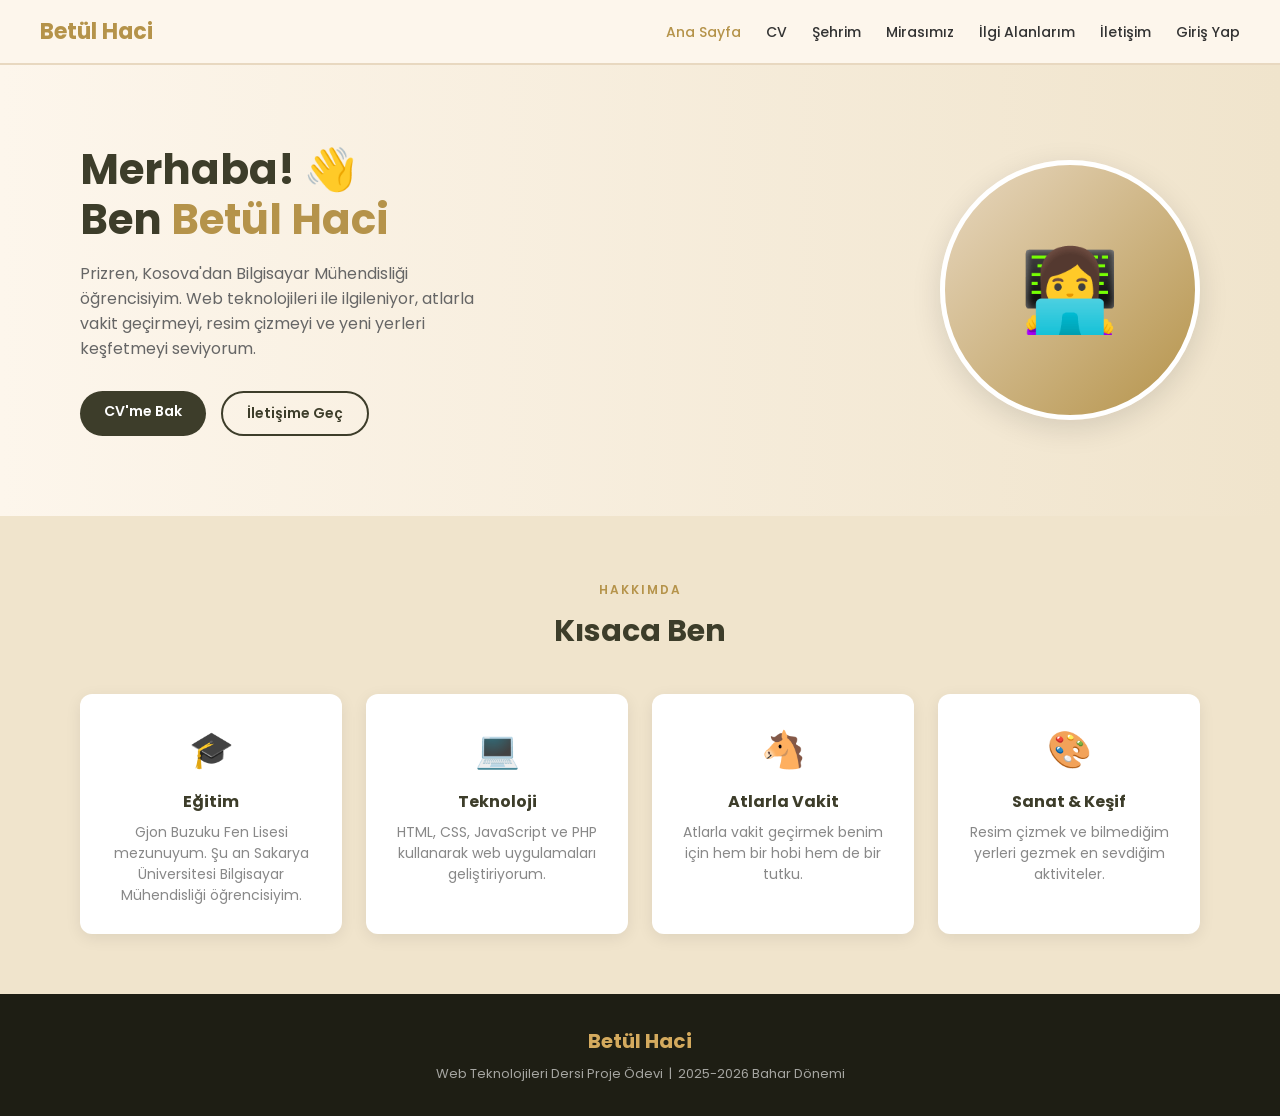
==== index.html @ 1d436285 "yükleme 2" ====
<!DOCTYPE html>
<html lang="tr">

<head>
    <meta charset="UTF-8">
    <meta name="viewport" content="width=device-width, initial-scale=1.0">
    <title>Betül Haci | Hakkımda</title>
    <meta name="description" content="Betül Haci kişisel web sitesi – hakkımda sayfası.">
    <link rel="stylesheet" href="css/style.css">
</head>

<body>

    <header>
        <div class="logo">Betül Haci</div>
        <nav>
            <ul>
                <li><a href="index.html" class="active">Ana Sayfa</a></li>
                <li><a href="cv.html">CV</a></li>
                <li><a href="sehir.html">Şehrim</a></li>
                <li><a href="miras.html">Mirasımız</a></li>
                <li><a href="ilgi.html">İlgi Alanlarım</a></li>
                <li><a href="iletisim.html">İletişim</a></li>
                <li><a href="login.html">Giriş Yap</a></li>
            </ul>
        </nav>
    </header>

    <!-- HERO -->
    <section class="hero">
        <div class="hero-text">
            <h1>Merhaba! 👋<br>Ben <span>Betül Haci</span></h1>
            <p>Prizren, Kosova'dan Bilgisayar Mühendisliği öğrencisiyim. Web teknolojileri ile ilgileniyor, atlarla
                vakit geçirmeyi, resim çizmeyi ve yeni yerleri keşfetmeyi seviyorum.</p>
            <div class="hero-btns">
                <a href="cv.html" class="btn btn-dark">CV'me Bak</a>
                <a href="iletisim.html" class="btn btn-outline">İletişime Geç</a>
            </div>
        </div>
        <div class="hero-img">👩‍💻</div>
    </section>

    <!-- HAKKIMDA -->
    <section class="section section-alt">
        <div class="section-title">
            <span>Hakkımda</span>
            <h2>Kısaca Ben</h2>
        </div>
        <div class="card-grid">
            <div class="card">
                <div class="card-icon">🎓</div>
                <h3>Eğitim</h3>
                <p>Gjon Buzuku Fen Lisesi mezunuyum. Şu an Sakarya Üniversitesi Bilgisayar Mühendisliği öğrencisiyim.
                </p>
            </div>
            <div class="card">
                <div class="card-icon">💻</div>
                <h3>Teknoloji</h3>
                <p>HTML, CSS, JavaScript ve PHP kullanarak web uygulamaları geliştiriyorum.</p>
            </div>
            <div class="card">
                <div class="card-icon">🐴</div>
                <h3>Atlarla Vakit</h3>
                <p>Atlarla vakit geçirmek benim için hem bir hobi hem de bir tutku.</p>
            </div>
            <div class="card">
                <div class="card-icon">🎨</div>
                <h3>Sanat & Keşif</h3>
                <p>Resim çizmek ve bilmediğim yerleri gezmek en sevdiğim aktiviteler.</p>
            </div>
        </div>
    </section>

    <footer>
        <div class="footer-logo">Betül Haci</div>
        <p>Web Teknolojileri Dersi Proje Ödevi &nbsp;|&nbsp; 2025-2026 Bahar Dönemi</p>
    </footer>

    <script src="js/script.js"></script>
</body>

</html>
---- css/style.css ----
/* ==========================================================================
   GENEL AYARLAR (Tüm Sayfalar İçin Ortak)
   ========================================================================== */
@import url('https://fonts.googleapis.com/css2?family=Poppins:wght@300;400;500;600;700&family=Playfair+Display:ital,wght@0,600;1,500&family=Dancing+Script:wght@600&display=swap');

* {
  margin: 0;
  padding: 0;
  box-sizing: border-box;
}

body {
  font-family: 'Poppins', sans-serif;
  background-color: #fdf6ec;
  color: #333;
}

/* ===== NAVBAR (Tüm Sayfalar) ===== */
header {
  background-color: #fdf6ec;
  border-bottom: 2px solid #e8d8c0;
  padding: 15px 40px;
  display: flex;
  justify-content: space-between;
  align-items: center;
  position: sticky;
  top: 0;
  z-index: 100;
}

.logo {
  font-size: 22px;
  font-weight: 700;
  color: #b5934a;
}

nav ul {
  display: flex;
  list-style: none;
  gap: 25px;
}

nav ul a {
  text-decoration: none;
  color: #333;
  font-weight: 500;
  font-size: 14px;
  transition: color 0.3s;
}

nav ul a:hover,
nav ul a.active {
  color: #b5934a;
}

/* ===== BUTONLAR (Genel Kullanım) ===== */
.btn {
  display: inline-block;
  padding: 10px 24px;
  border-radius: 30px;
  font-size: 14px;
  font-weight: 600;
  text-decoration: none;
  cursor: pointer;
  border: none;
  transition: all 0.3s;
}

.btn-dark {
  background-color: #3d3d2a;
  color: white;
}

.btn-dark:hover {
  background-color: #b5934a;
}

.btn-outline {
  background-color: transparent;
  border: 2px solid #3d3d2a;
  color: #3d3d2a;
}

.btn-outline:hover {
  background-color: #3d3d2a;
  color: white;
}

/* ==========================================================================
   ANA SAYFA (index.html)
   ========================================================================== */
.hero {
  display: flex;
  align-items: center;
  justify-content: space-between;
  padding: 80px 80px;
  gap: 40px;
  background: linear-gradient(to right, #fdf6ec, #f0e4cc);
}

.hero-text h1 {
  font-size: 42px;
  color: #3d3d2a;
  line-height: 1.2;
  margin-bottom: 15px;
}

.hero-text h1 span {
  color: #b5934a;
}

.hero-text p {
  font-size: 16px;
  color: #666;
  margin-bottom: 30px;
  max-width: 420px;
}

.hero-btns {
  display: flex;
  gap: 15px;
}

.hero-img {
  width: 260px;
  height: 260px;
  border-radius: 50%;
  object-fit: cover;
  border: 5px solid #fff;
  box-shadow: 0 8px 30px rgba(0, 0, 0, 0.12);
  background: linear-gradient(135deg, #e8d8c0, #b5934a);
  display: flex;
  align-items: center;
  justify-content: center;
  font-size: 80px;
  flex-shrink: 0;
}

/* ===== BÖLÜM BAŞLIKLARI VE KARTLAR (Genel ve Ana Sayfa) ===== */
.section {
  padding: 60px 80px;
}

.section-alt {
  background-color: #f0e4cc;
}

.section-title {
  text-align: center;
  margin-bottom: 40px;
}

.section-title span {
  font-size: 12px;
  letter-spacing: 2px;
  color: #b5934a;
  text-transform: uppercase;
  font-weight: 600;
}

.section-title h2 {
  font-size: 30px;
  color: #3d3d2a;
  margin-top: 8px;
}

.card-grid {
  display: grid;
  grid-template-columns: repeat(auto-fit, minmax(200px, 1fr));
  gap: 24px;
}

.card {
  background: white;
  border-radius: 12px;
  padding: 28px 20px;
  text-align: center;
  box-shadow: 0 4px 16px rgba(0, 0, 0, 0.08);
  transition: transform 0.3s;
}

.card:hover {
  transform: translateY(-6px);
}

.card-icon {
  font-size: 36px;
  margin-bottom: 12px;
}

.card h3 {
  font-size: 16px;
  color: #3d3d2a;
  margin-bottom: 8px;
}

.card p {
  font-size: 14px;
  color: #888;
}



/* ==========================================================================
   FOOTER (Tüm Sayfalar)
   ========================================================================== */
footer {
  background: #1e1e14;
  color: rgba(255, 255, 255, 0.6);
  text-align: center;
  padding: 32px 20px;
  font-size: 13px;
}

footer .footer-logo {
  font-size: 20px;
  color: #d4aa5e;
  font-weight: 700;
  margin-bottom: 8px;
}
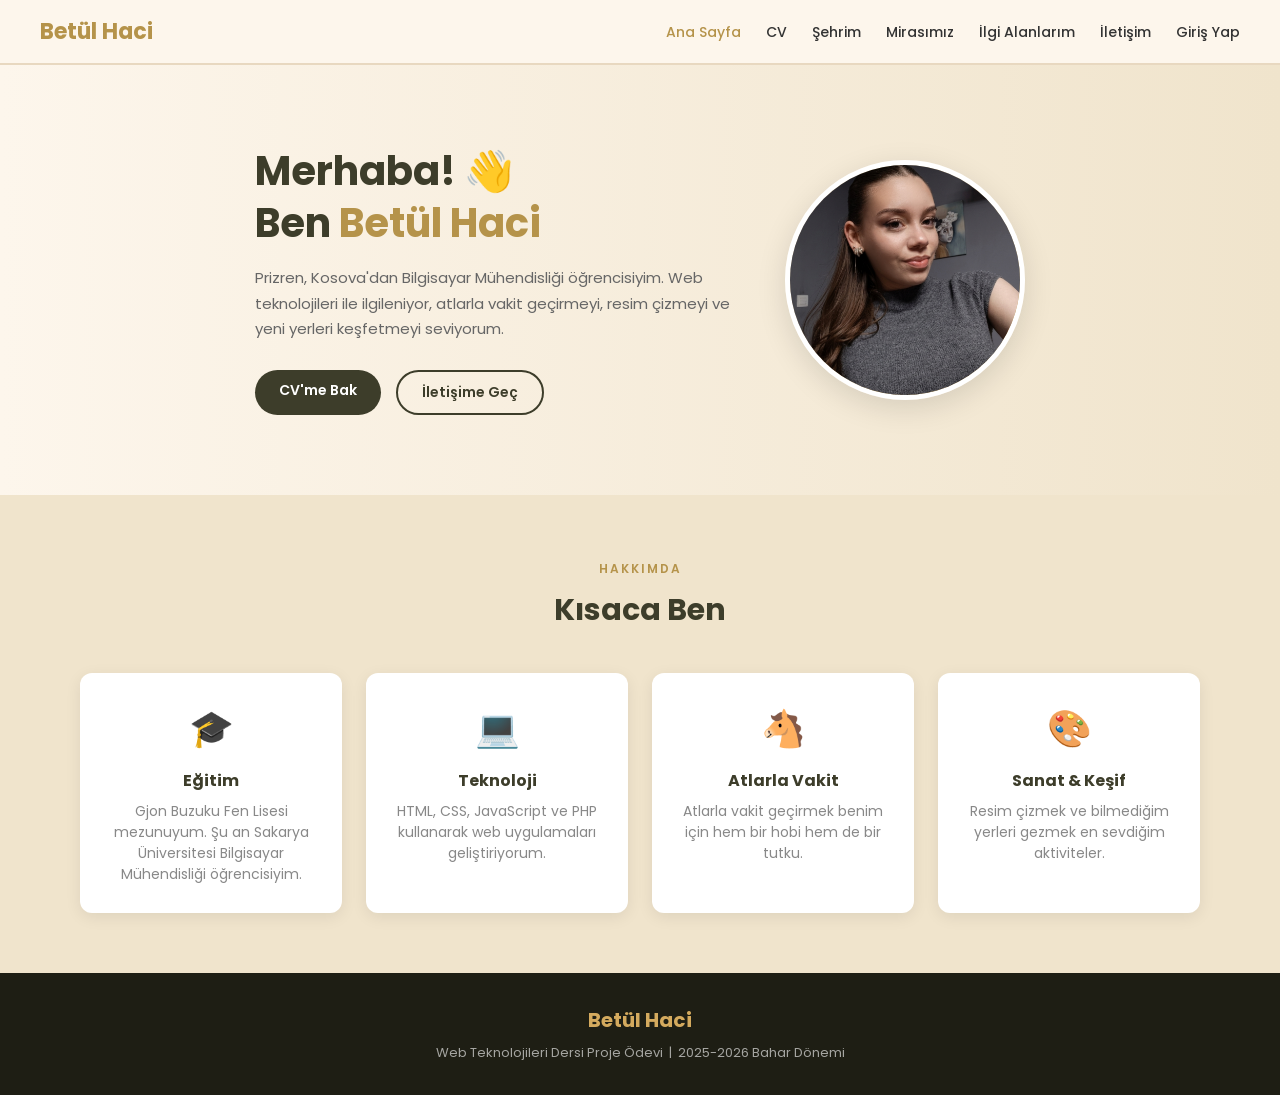
==== commit ec40330f: "yükleme 9" ====
--- a/index.html
+++ b/index.html
@@ -37,7 +37,7 @@
                 <a href="iletisim.html" class="btn btn-outline">İletişime Geç</a>
             </div>
         </div>
-        <div class="hero-img">👩‍💻</div>
+        <div class="hero-img"><img src="images/image1.jpeg" alt="Betül Haci"></div>
     </section>
 
     <!-- HAKKIMDA -->
--- a/css/style.css
+++ b/css/style.css
@@ -92,17 +92,21 @@
 .hero {
   display: flex;
   align-items: center;
-  justify-content: space-between;
-  padding: 80px 80px;
-  gap: 40px;
+  justify-content: center;
+  padding: 80px 60px;
+  gap: 50px;
   background: linear-gradient(to right, #fdf6ec, #f0e4cc);
 }
 
+.hero-text {
+  max-width: 480px;
+}
+
 .hero-text h1 {
-  font-size: 42px;
-  color: #3d3d2a;
-  line-height: 1.2;
-  margin-bottom: 15px;
+  font-size: 40px;
+  color: #3d3d2a;
+  line-height: 1.3;
+  margin-bottom: 16px;
 }
 
 .hero-text h1 span {
@@ -110,10 +114,10 @@
 }
 
 .hero-text p {
-  font-size: 16px;
+  font-size: 15px;
   color: #666;
-  margin-bottom: 30px;
-  max-width: 420px;
+  margin-bottom: 28px;
+  line-height: 1.7;
 }
 
 .hero-btns {
@@ -122,18 +126,23 @@
 }
 
 .hero-img {
-  width: 260px;
-  height: 260px;
+  width: 240px;
+  height: 240px;
   border-radius: 50%;
-  object-fit: cover;
+  overflow: hidden;
   border: 5px solid #fff;
   box-shadow: 0 8px 30px rgba(0, 0, 0, 0.12);
   background: linear-gradient(135deg, #e8d8c0, #b5934a);
   display: flex;
   align-items: center;
   justify-content: center;
-  font-size: 80px;
   flex-shrink: 0;
+}
+
+.hero-img img {
+  width: 100%;
+  height: 100%;
+  object-fit: cover;
 }
 
 /* ===== BÖLÜM BAŞLIKLARI VE KARTLAR (Genel ve Ana Sayfa) ===== */
@@ -200,6 +209,502 @@
 }
 
 
+/* ==========================================================================
+   CV SAYFASI (cv.html)
+   ========================================================================== */
+.cv-layout {
+  display: grid;
+  grid-template-columns: 280px 1fr;
+  gap: 36px;
+}
+
+.cv-sidebar {
+  background: #3d3d2a;
+  color: white;
+  border-radius: 12px;
+  padding: 32px 24px;
+  text-align: center;
+}
+
+.cv-avatar {
+  width: 110px;
+  height: 110px;
+  border-radius: 50%;
+  background: #b5934a;
+  font-size: 50px;
+  display: flex;
+  align-items: center;
+  justify-content: center;
+  margin: 0 auto 16px;
+}
+
+.cv-sidebar h2 {
+  color: #d4aa5e;
+  font-size: 20px;
+}
+
+.cv-sidebar p {
+  font-size: 13px;
+  opacity: 0.8;
+  margin-top: 4px;
+}
+
+.cv-contact {
+  margin-top: 24px;
+  text-align: left;
+}
+
+.cv-contact-item {
+  display: flex;
+  align-items: center;
+  gap: 10px;
+  font-size: 13px;
+  margin-bottom: 10px;
+}
+
+.cv-section {
+  margin-bottom: 32px;
+}
+
+.cv-section h3 {
+  font-size: 13px;
+  letter-spacing: 2px;
+  text-transform: uppercase;
+  color: #b5934a;
+  border-bottom: 2px solid #e8d8c0;
+  padding-bottom: 8px;
+  margin-bottom: 18px;
+}
+
+.cv-item {
+  margin-bottom: 18px;
+}
+
+.cv-item .date {
+  font-size: 12px;
+  color: #b5934a;
+  font-weight: 600;
+}
+
+.cv-item h4 {
+  font-size: 15px;
+  color: #3d3d2a;
+  margin: 3px 0;
+}
+
+.cv-item p {
+  font-size: 13px;
+  color: #888;
+}
+
+
+/* ==========================================================================
+   ŞEHİR VE MİRAS SAYFALARI (sehir.html , miras.html)
+   ========================================================================== */
+.page-banner {
+  background: linear-gradient(rgba(30, 30, 20, 0.6), rgba(30, 30, 20, 0.6)),
+    url('https://upload.wikimedia.org/wikipedia/commons/8/8e/Samsun_panorama.jpg') center/cover;
+  min-height: 40vh;
+  display: flex;
+  align-items: center;
+  justify-content: center;
+  text-align: center;
+  color: white;
+  padding: 40px 20px;
+}
+
+.page-banner h1 {
+  font-size: 42px;
+  margin-bottom: 10px;
+}
+
+.page-banner p {
+  font-size: 16px;
+  opacity: 0.9;
+}
+
+
+/* ==========================================================================
+   İLGİ ALANLARIM SAYFASI (ilgi.html)
+   ========================================================================== */
+.header-section {
+  text-align: center;
+  padding: 60px 20px 20px;
+  background: linear-gradient(135deg, #fdf6ec, #f0e4cc);
+}
+
+.main-title {
+  font-family: 'Playfair Display', serif;
+  font-size: 48px;
+  color: #3d3d2a;
+  margin-bottom: 10px;
+}
+
+.api-note {
+  font-size: 14px;
+  color: #b5934a;
+  font-weight: 500;
+  margin-bottom: 30px;
+}
+
+.section-divider {
+  display: flex;
+  align-items: center;
+  justify-content: center;
+  gap: 20px;
+  font-family: 'Dancing Script', cursive;
+  font-size: 24px;
+  color: #3d3d2a;
+  margin: 40px 0;
+}
+
+.section-divider::before,
+.section-divider::after {
+  content: "";
+  height: 1px;
+  width: 100px;
+  background: #e8d8c0;
+}
+
+.books-container {
+  padding: 40px 80px 80px;
+  background-color: #fdf6ec;
+}
+
+.books-grid {
+  display: grid;
+  grid-template-columns: repeat(auto-fill, minmax(280px, 1fr));
+  gap: 35px;
+  max-width: 1200px;
+  margin: 0 auto;
+}
+
+.book-card {
+  background: #fff;
+  border-radius: 20px;
+  padding: 25px;
+  text-align: center;
+  box-shadow: 0 10px 30px rgba(61, 61, 42, 0.08);
+  transition: all 0.4s cubic-bezier(0.175, 0.885, 0.32, 1.275);
+  position: relative;
+  border: 1px solid rgba(232, 216, 192, 0.5);
+  overflow: hidden;
+}
+
+.book-card:hover {
+  transform: translateY(-10px);
+  box-shadow: 0 20px 40px rgba(181, 147, 74, 0.15);
+  border-color: #b5934a;
+}
+
+.close-btn {
+  position: absolute;
+  top: 15px;
+  right: 15px;
+  background: #fdf6ec;
+  border: none;
+  width: 30px;
+  height: 30px;
+  border-radius: 50%;
+  color: #3d3d2a;
+  cursor: pointer;
+  display: flex;
+  align-items: center;
+  justify-content: center;
+  font-size: 12px;
+  transition: all 0.3s;
+  z-index: 10;
+  opacity: 0;
+}
+
+.book-card:hover .close-btn {
+  opacity: 1;
+}
+
+.close-btn:hover {
+  background: #3d3d2a;
+  color: #fff;
+}
+
+.book-poster {
+  width: 100%;
+  height: 320px;
+  border-radius: 12px;
+  overflow: hidden;
+  margin-bottom: 20px;
+  box-shadow: 0 8px 20px rgba(0, 0, 0, 0.15);
+}
+
+.book-poster img {
+  width: 100%;
+  height: 100%;
+  object-fit: cover;
+  transition: transform 0.5s;
+}
+
+.book-card:hover .book-poster img {
+  transform: scale(1.08);
+}
+
+.book-title {
+  font-family: 'Playfair Display', serif;
+  font-size: 18px;
+  font-weight: 600;
+  color: #3d3d2a;
+  margin-bottom: 8px;
+  height: 50px;
+  display: -webkit-box;
+  -webkit-line-clamp: 2;
+  -webkit-box-orient: vertical;
+  overflow: hidden;
+}
+
+.book-meta {
+  font-size: 13px;
+  color: #888;
+  margin-bottom: 12px;
+  display: flex;
+  justify-content: center;
+  gap: 10px;
+  align-items: center;
+}
+
+.book-meta span {
+  color: #b5934a;
+  font-weight: 600;
+}
+
+.btn-incele {
+  display: block;
+  width: 100%;
+  padding: 12px;
+  background: #3d3d2a;
+  color: #fff;
+  text-decoration: none;
+  border-radius: 10px;
+  font-weight: 600;
+  font-size: 14px;
+  transition: all 0.3s;
+  border: 2px solid #3d3d2a;
+}
+
+.btn-incele:hover {
+  background: transparent;
+  color: #3d3d2a;
+}
+
+.book-author {
+  font-size: 12px;
+  color: #999;
+  margin-bottom: 15px;
+}
+
+/* ===== Yükleyici (Loader) Stilleri ===== */
+.loader {
+  grid-column: 1 / -1;
+  text-align: center;
+  padding: 60px;
+}
+
+.loader-text {
+  margin-top: 15px;
+  color: #888;
+  font-size: 14px;
+}
+
+.error-msg-books {
+  text-align: center;
+  grid-column: 1 / -1;
+  color: #c0392b;
+  padding: 40px;
+}
+
+.spinner {
+  width: 50px;
+  height: 50px;
+  border: 4px solid #e8d8c0;
+  border-top: 4px solid #b5934a;
+  border-radius: 50%;
+  margin: 0 auto;
+  animation: spin 1s linear infinite;
+}
+
+@keyframes spin {
+  0% { transform: rotate(0deg); }
+  100% { transform: rotate(360deg); }
+}
+
+/* ==========================================================================
+   İLETİŞİM SAYFASI (iletisim.html)
+   ========================================================================== */
+.contact-layout {
+  display: grid;
+  grid-template-columns: 1fr 1.4fr;
+  gap: 48px;
+  align-items: start;
+}
+
+.contact-info-item {
+  display: flex;
+  gap: 14px;
+  align-items: flex-start;
+  margin-bottom: 24px;
+}
+
+.ci-icon {
+  width: 44px;
+  height: 44px;
+  background: #3d3d2a;
+  color: #d4aa5e;
+  border-radius: 10px;
+  display: flex;
+  align-items: center;
+  justify-content: center;
+  font-size: 20px;
+  flex-shrink: 0;
+}
+
+.ci-icon+div h4 {
+  font-size: 14px;
+  color: #3d3d2a;
+  margin-bottom: 3px;
+}
+
+.ci-icon+div p {
+  font-size: 13px;
+  color: #888;
+}
+
+.form-box {
+  background: white;
+  border-radius: 12px;
+  padding: 36px 32px;
+  box-shadow: 0 4px 20px rgba(0, 0, 0, 0.08);
+}
+
+.form-box h3 {
+  font-size: 22px;
+  color: #3d3d2a;
+  margin-bottom: 24px;
+}
+
+.form-group {
+  margin-bottom: 18px;
+}
+
+.form-group label {
+  display: block;
+  font-size: 13px;
+  font-weight: 600;
+  color: #3d3d2a;
+  margin-bottom: 6px;
+}
+
+.form-group input,
+.form-group textarea,
+.form-group select {
+  width: 100%;
+  padding: 11px 14px;
+  border: 2px solid #e8d8c0;
+  border-radius: 10px;
+  font-family: 'Poppins', sans-serif;
+  font-size: 14px;
+  color: #333;
+  background: #fdf6ec;
+  outline: none;
+  transition: border-color 0.3s;
+}
+
+.form-group input:focus,
+.form-group textarea:focus,
+.form-group select:focus {
+  border-color: #b5934a;
+}
+
+.form-group textarea {
+  min-height: 110px;
+  resize: vertical;
+}
+
+.error-msg {
+  color: #c0392b;
+  font-size: 12px;
+  margin-top: 4px;
+  display: none;
+}
+
+.error-msg.show {
+  display: block;
+}
+
+.success-box {
+  background: #d4edda;
+  color: #155724;
+  border-radius: 10px;
+  padding: 14px;
+  font-size: 14px;
+  margin-top: 14px;
+  display: none;
+}
+
+.success-box.show {
+  display: block;
+}
+
+/* ==========================================================================
+   GİRİŞ YAP SAYFASI (login.html)
+   ========================================================================== */
+.login-page {
+  min-height: 100vh;
+  background: linear-gradient(135deg, #3d3d2a, #1e1e14);
+  display: flex;
+  align-items: center;
+  justify-content: center;
+}
+
+.login-box {
+  background: white;
+  border-radius: 16px;
+  padding: 48px 40px;
+  width: 100%;
+  max-width: 420px;
+  box-shadow: 0 20px 60px rgba(0, 0, 0, 0.3);
+  text-align: center;
+}
+
+.login-box .logo {
+  font-size: 26px;
+  margin-bottom: 6px;
+}
+
+.login-box .subtitle {
+  font-size: 14px;
+  color: #888;
+  margin-bottom: 32px;
+}
+
+.alert-box {
+  border-radius: 10px;
+  padding: 12px;
+  font-size: 13px;
+  margin-top: 14px;
+  display: none;
+}
+
+.alert-box.show {
+  display: block;
+}
+
+.alert-error {
+  background: #fde8e8;
+  color: #c0392b;
+}
+
+.alert-success {
+  background: #d4edda;
+  color: #155724;
+}
+
 
 /* ==========================================================================
    FOOTER (Tüm Sayfalar)
@@ -218,3 +723,63 @@
   font-weight: 700;
   margin-bottom: 8px;
 }
+/* ==========================================================================
+   MOBİL UYUM (Responsive Tasarım)
+   ========================================================================== */
+@media (max-width: 768px) {
+  header {
+    padding: 15px 20px;
+  }
+
+  nav ul {
+    gap: 14px;
+  }
+
+  nav ul a {
+    font-size: 13px;
+  }
+
+  .hero {
+    flex-direction: column;
+    padding: 50px 20px;
+    text-align: center;
+  }
+
+  .hero-text p {
+    margin: 0 auto 24px;
+  }
+
+  .hero-btns {
+    justify-content: center;
+  }
+
+  .hero-img {
+    width: 200px;
+    height: 200px;
+    font-size: 60px;
+  }
+
+  .section {
+    padding: 50px 20px;
+  }
+
+  .cv-layout {
+    grid-template-columns: 1fr;
+  }
+
+  .contact-layout {
+    grid-template-columns: 1fr;
+  }
+
+  .books-container {
+    padding: 30px 20px;
+  }
+
+  .books-grid {
+    gap: 20px;
+  }
+
+  .main-title {
+    font-size: 32px;
+  }
+}
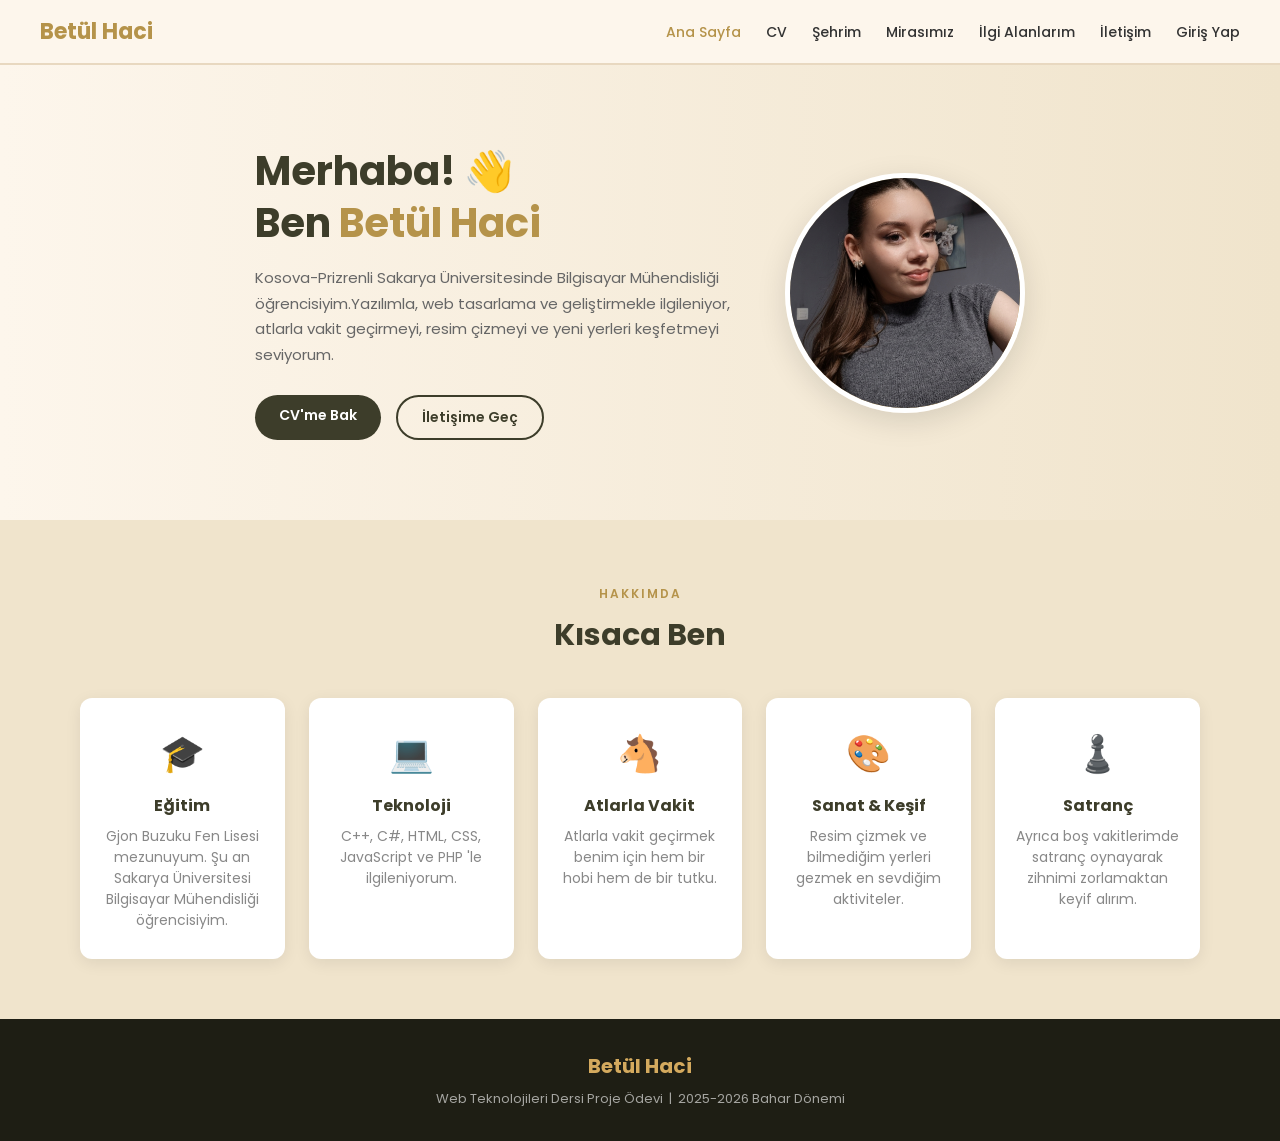
==== commit 1e93bad5: "yükleme 13" ====
--- a/index.html
+++ b/index.html
@@ -13,7 +13,12 @@
 
     <header>
         <div class="logo">Betül Haci</div>
-        <nav>
+     <button class="hamburger" id="hamburgerBtn" aria-label="Menüyü aç">
+            <span></span>
+            <span></span>
+            <span></span>
+        </button>
+        <nav id="mainNav">
             <ul>
                 <li><a href="index.html" class="active">Ana Sayfa</a></li>
                 <li><a href="cv.html">CV</a></li>
@@ -30,8 +35,8 @@
     <section class="hero">
         <div class="hero-text">
             <h1>Merhaba! 👋<br>Ben <span>Betül Haci</span></h1>
-            <p>Prizren, Kosova'dan Bilgisayar Mühendisliği öğrencisiyim. Web teknolojileri ile ilgileniyor, atlarla
-                vakit geçirmeyi, resim çizmeyi ve yeni yerleri keşfetmeyi seviyorum.</p>
+            <p>Kosova-Prizrenli Sakarya Üniversitesinde Bilgisayar Mühendisliği öğrencisiyim.Yazılımla, web tasarlama ve geliştirmekle 
+                ilgileniyor, atlarla vakit geçirmeyi, resim çizmeyi ve yeni yerleri keşfetmeyi seviyorum.</p>
             <div class="hero-btns">
                 <a href="cv.html" class="btn btn-dark">CV'me Bak</a>
                 <a href="iletisim.html" class="btn btn-outline">İletişime Geç</a>
@@ -56,7 +61,7 @@
             <div class="card">
                 <div class="card-icon">💻</div>
                 <h3>Teknoloji</h3>
-                <p>HTML, CSS, JavaScript ve PHP kullanarak web uygulamaları geliştiriyorum.</p>
+                <p>C++, C#, HTML, CSS, JavaScript ve PHP 'le ilgileniyorum.</p>
             </div>
             <div class="card">
                 <div class="card-icon">🐴</div>
@@ -67,6 +72,11 @@
                 <div class="card-icon">🎨</div>
                 <h3>Sanat & Keşif</h3>
                 <p>Resim çizmek ve bilmediğim yerleri gezmek en sevdiğim aktiviteler.</p>
+            </div>
+            <div class="card">
+                <div class="card-icon">♟️</div>
+                <h3>Satranç</h3>
+                <p>Ayrıca boş vakitlerimde satranç oynayarak zihnimi zorlamaktan keyif alırım.</p>
             </div>
         </div>
     </section>
--- a/css/style.css
+++ b/css/style.css
@@ -231,11 +231,18 @@
   height: 110px;
   border-radius: 50%;
   background: #b5934a;
-  font-size: 50px;
   display: flex;
   align-items: center;
   justify-content: center;
   margin: 0 auto 16px;
+  overflow: hidden;
+  border: 3px solid #b5934a;
+}
+
+.cv-avatar img {
+  width: 100%;
+  height: 100%;
+  object-fit: cover;
 }
 
 .cv-sidebar h2 {
@@ -705,7 +712,6 @@
   color: #155724;
 }
 
-
 /* ==========================================================================
    FOOTER (Tüm Sayfalar)
    ========================================================================== */
@@ -723,20 +729,106 @@
   font-weight: 700;
   margin-bottom: 8px;
 }
+
+/* ===== HAMBURGER MENÜ BUTONU ===== */
+.hamburger {
+  display: none;
+  flex-direction: column;
+  justify-content: center;
+  align-items: center;
+  gap: 5px;
+  width: 40px;
+  height: 40px;
+  background: none;
+  border: 2px solid #e8d8c0;
+  border-radius: 8px;
+  cursor: pointer;
+  padding: 0;
+  transition: all 0.3s;
+  z-index: 200;
+}
+
+.hamburger:hover {
+  border-color: #b5934a;
+  background: rgba(181, 147, 74, 0.08);
+}
+
+.hamburger span {
+  display: block;
+  width: 20px;
+  height: 2px;
+  background: #3d3d2a;
+  border-radius: 2px;
+  transition: all 0.3s ease;
+}
+
+/* Hamburger animasyonu - açıkken X olur */
+.hamburger.active span:nth-child(1) {
+  transform: rotate(45deg) translate(5px, 5px);
+}
+
+.hamburger.active span:nth-child(2) {
+  opacity: 0;
+}
+
+.hamburger.active span:nth-child(3) {
+  transform: rotate(-45deg) translate(5px, -5px);
+}
+
 /* ==========================================================================
    MOBİL UYUM (Responsive Tasarım)
    ========================================================================== */
 @media (max-width: 768px) {
   header {
     padding: 15px 20px;
+    flex-wrap: wrap;
+  }
+
+  .hamburger {
+    display: flex;
+  }
+
+  nav {
+    width: 100%;
+    max-height: 0;
+    overflow: hidden;
+    transition: max-height 0.4s ease, opacity 0.3s ease;
+    opacity: 0;
+    order: 3;
+  }
+
+  nav.open {
+    max-height: 500px;
+    opacity: 1;
   }
 
   nav ul {
-    gap: 14px;
+    flex-direction: column;
+    gap: 0;
+    padding: 12px 0 4px;
+  }
+
+  nav ul li {
+    border-bottom: 1px solid #f0e4cc;
+  }
+
+  nav ul li:last-child {
+    border-bottom: none;
   }
 
   nav ul a {
-    font-size: 13px;
+    font-size: 15px;
+    display: block;
+    padding: 12px 8px;
+    border-radius: 8px;
+    transition: all 0.25s;
+  }
+
+  nav ul a:hover,
+  nav ul a.active {
+    background: rgba(181, 147, 74, 0.1);
+    color: #b5934a;
+    padding-left: 16px;
   }
 
   .hero {
@@ -782,4 +874,156 @@
   .main-title {
     font-size: 32px;
   }
+
+  .page-banner h1 {
+    font-size: 28px;
+  }
+
+  .page-banner p {
+    font-size: 14px;
+  }
+}
+
+
+/* ===== SLIDER ANA ALAN ===== */
+.slider {
+    position: relative;
+    width: 900px;
+    height: 500px;
+    margin: 30px auto; /* Ortalar */
+    overflow: hidden;
+    border-radius: 15px;
+    background-color: #e8d8c0;
+}
+
+/* İç kapsayıcı */
+.slides {
+    position: relative;
+    width: 100%;
+    height: 100%;
+}
+
+/* Her slide */
+.slide {
+    display: none;
+    position: absolute;
+    width: 100%;
+    height: 100%;
+}
+
+/* Aktif slide */
+.slide.active {
+    display: block;
+}
+
+/* Resimler */
+.slide img {
+    width: 100%;
+    height: 100%;
+    object-fit: cover;
+}
+
+/* Yazı */
+.caption {
+    position: absolute;
+    bottom: 40px;
+    left: 40px;
+    color: white;
+    font-size: 1.8rem;
+    background: rgba(0, 0, 0, 0.5);
+    padding: 10px 20px;
+    border-radius: 10px;
+}
+
+/* ===== SAĞ / SOL BUTON ===== */
+.prev,
+.next {
+    position: absolute;
+    top: 50%;
+    transform: translateY(-50%);
+    background: rgba(0, 0, 0, 0.5);
+    color: white;
+    border: none;
+    padding: 12px 16px;
+    cursor: pointer;
+    font-size: 24px;
+    border-radius: 50%;
+    z-index: 10;
+}
+
+.prev {
+    left: 15px;
+}
+
+.next {
+    right: 15px;
+}
+
+.prev:hover,
+.next:hover {
+    background: rgba(0, 0, 0, 0.8);
+}
+
+/* ===== NOKTALAR ===== */
+.dots {
+    position: absolute;
+    bottom: 15px;
+    width: 100%;
+    text-align: center;
+}
+
+.dot {
+    display: inline-block;
+    width: 14px;
+    height: 14px;
+    margin: 0 5px;
+    background: white;
+    border-radius: 50%;
+    cursor: pointer;
+    opacity: 0.5;
+}
+
+.dot.active {
+    opacity: 1;
+    background: #2c332dbd;
+}
+
+/* ===== TABLET ===== */
+@media (max-width: 992px) {
+    .slider {
+        width: 90%;
+        height: 400px;
+    }
+
+    .caption {
+        font-size: 1.4rem;
+        left: 25px;
+        bottom: 30px;
+    }
+}
+
+/* ===== TELEFON ===== */
+@media (max-width: 768px) {
+    .slider {
+        width: 95%;
+        height: 250px;
+    }
+
+    .caption {
+        font-size: 1rem;
+        left: 15px;
+        bottom: 20px;
+        padding: 8px 12px;
+    }
+
+    .prev,
+    .next {
+        font-size: 18px;
+        padding: 8px 12px;
+    }
+
+    .dot {
+        width: 10px;
+        height: 10px;
+    }
 }
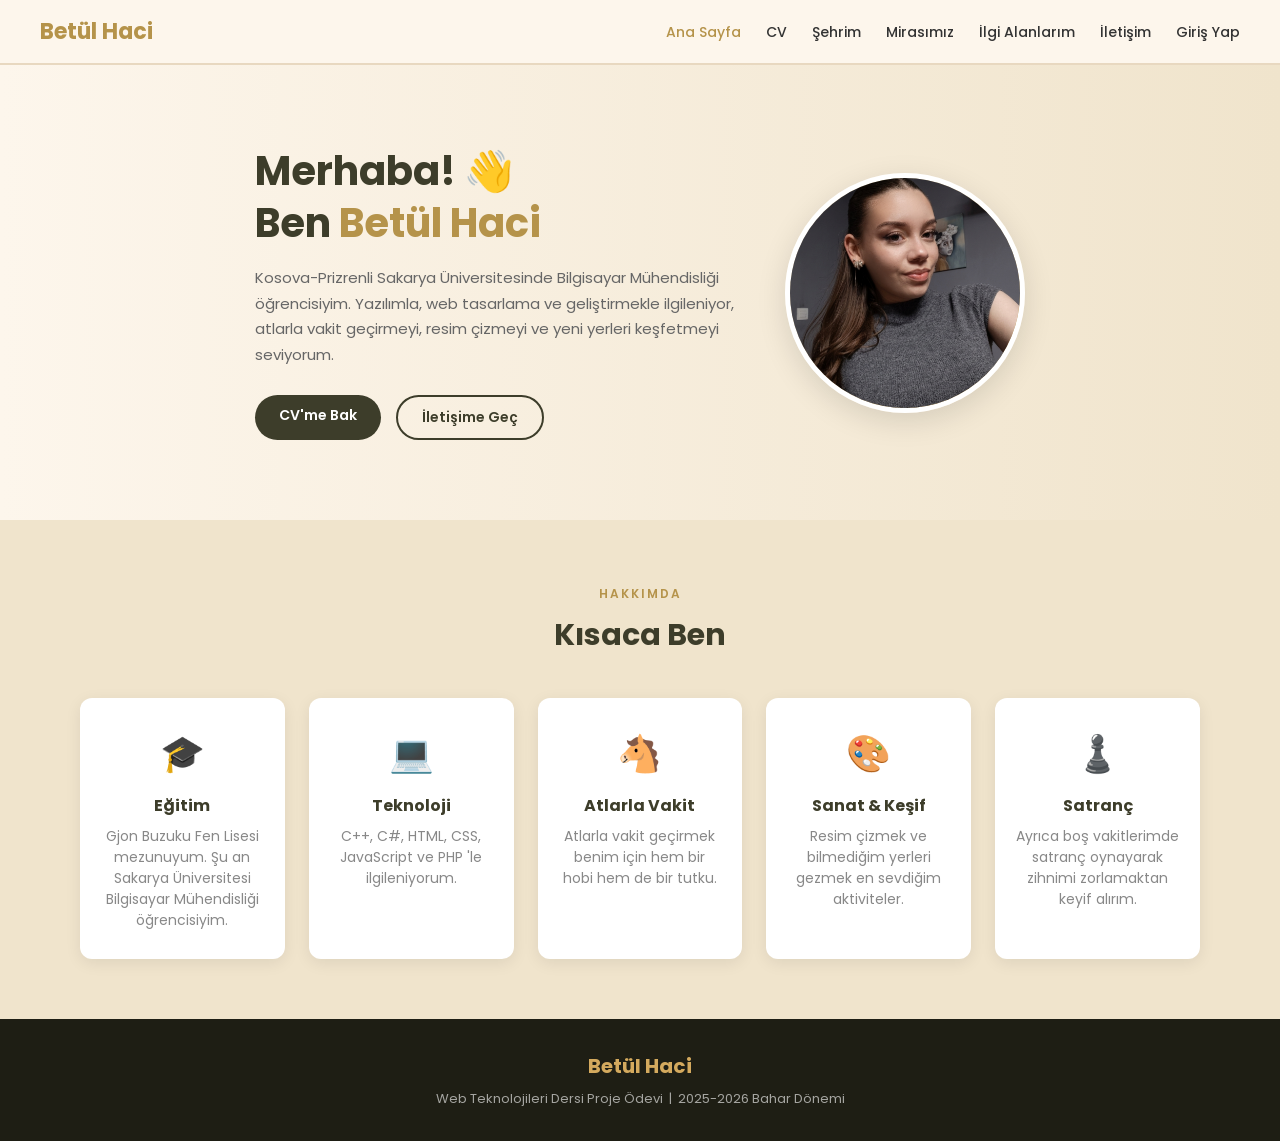
==== commit 411aa8b7: "yükleme 13" ====
--- a/index.html
+++ b/index.html
@@ -2,22 +2,30 @@
 <html lang="tr">
 
 <head>
+    <!-- Karakter seti ve responsive ayarları -->
     <meta charset="UTF-8">
     <meta name="viewport" content="width=device-width, initial-scale=1.0">
     <title>Betül Haci | Hakkımda</title>
+    <!-- SEO için meta açıklaması -->
     <meta name="description" content="Betül Haci kişisel web sitesi – hakkımda sayfası.">
+    <!-- Harici CSS dosyasını bağla -->
     <link rel="stylesheet" href="css/style.css">
 </head>
 
 <body>
 
     <header>
+        <!-- Logo Alanı -->
         <div class="logo">Betül Haci</div>
-     <button class="hamburger" id="hamburgerBtn" aria-label="Menüyü aç">
+        
+        <!-- Mobil Menü Butonu (Hamburger) -->
+        <button class="hamburger" id="hamburgerBtn" aria-label="Menüyü aç">
             <span></span>
             <span></span>
             <span></span>
         </button>
+        
+        <!-- Ana Navigasyon Menüsü -->
         <nav id="mainNav">
             <ul>
                 <li><a href="index.html" class="active">Ana Sayfa</a></li>
@@ -31,48 +39,54 @@
         </nav>
     </header>
 
-    <!-- HERO -->
+    <!-- HERO BÖLÜMÜ (Karşılama Alanı) -->
     <section class="hero">
         <div class="hero-text">
             <h1>Merhaba! 👋<br>Ben <span>Betül Haci</span></h1>
-            <p>Kosova-Prizrenli Sakarya Üniversitesinde Bilgisayar Mühendisliği öğrencisiyim.Yazılımla, web tasarlama ve geliştirmekle 
+            <p>Kosova-Prizrenli Sakarya Üniversitesinde Bilgisayar Mühendisliği öğrencisiyim. Yazılımla, web tasarlama ve geliştirmekle 
                 ilgileniyor, atlarla vakit geçirmeyi, resim çizmeyi ve yeni yerleri keşfetmeyi seviyorum.</p>
             <div class="hero-btns">
                 <a href="cv.html" class="btn btn-dark">CV'me Bak</a>
                 <a href="iletisim.html" class="btn btn-outline">İletişime Geç</a>
             </div>
         </div>
+        <!-- Profil Resmi Alanı -->
         <div class="hero-img"><img src="images/image1.jpeg" alt="Betül Haci"></div>
     </section>
 
-    <!-- HAKKIMDA -->
+    <!-- HAKKIMDA BÖLÜMÜ (Bilgi Kartları) -->
     <section class="section section-alt">
         <div class="section-title">
             <span>Hakkımda</span>
             <h2>Kısaca Ben</h2>
         </div>
         <div class="card-grid">
+            <!-- Eğitim Bilgisi -->
             <div class="card">
                 <div class="card-icon">🎓</div>
                 <h3>Eğitim</h3>
                 <p>Gjon Buzuku Fen Lisesi mezunuyum. Şu an Sakarya Üniversitesi Bilgisayar Mühendisliği öğrencisiyim.
                 </p>
             </div>
+            <!-- Teknoloji Bilgisi -->
             <div class="card">
                 <div class="card-icon">💻</div>
                 <h3>Teknoloji</h3>
                 <p>C++, C#, HTML, CSS, JavaScript ve PHP 'le ilgileniyorum.</p>
             </div>
+            <!-- Atlar - Hobiler -->
             <div class="card">
                 <div class="card-icon">🐴</div>
                 <h3>Atlarla Vakit</h3>
                 <p>Atlarla vakit geçirmek benim için hem bir hobi hem de bir tutku.</p>
             </div>
+            <!-- Sanat - Hobiler -->
             <div class="card">
                 <div class="card-icon">🎨</div>
                 <h3>Sanat & Keşif</h3>
                 <p>Resim çizmek ve bilmediğim yerleri gezmek en sevdiğim aktiviteler.</p>
             </div>
+            <!-- Satranç - Hobiler -->
             <div class="card">
                 <div class="card-icon">♟️</div>
                 <h3>Satranç</h3>
@@ -81,11 +95,13 @@
         </div>
     </section>
 
+    <!-- ALT BİLGİ (Footer) -->
     <footer>
         <div class="footer-logo">Betül Haci</div>
         <p>Web Teknolojileri Dersi Proje Ödevi &nbsp;|&nbsp; 2025-2026 Bahar Dönemi</p>
     </footer>
 
+    <!-- Harici JavaScript dosyasını bağla -->
     <script src="js/script.js"></script>
 </body>
 
--- a/css/style.css
+++ b/css/style.css
@@ -1,21 +1,24 @@
 /* ==========================================================================
    GENEL AYARLAR (Tüm Sayfalar İçin Ortak)
+   - Fontlar, temel sıfırlama ve gövde ayarları.
    ========================================================================== */
 @import url('https://fonts.googleapis.com/css2?family=Poppins:wght@300;400;500;600;700&family=Playfair+Display:ital,wght@0,600;1,500&family=Dancing+Script:wght@600&display=swap');
 
 * {
   margin: 0;
   padding: 0;
-  box-sizing: border-box;
+  box-sizing: border-box; /* Padding ve border'ı genişliğe dahil et */
 }
 
 body {
   font-family: 'Poppins', sans-serif;
-  background-color: #fdf6ec;
+  background-color: #fdf6ec; /* Sayfa genel arka plan rengi */
   color: #333;
 }
 
-/* ===== NAVBAR (Tüm Sayfalar) ===== */
+/* ===== NAVBAR (Tüm Sayfalar) ===== 
+   - Sayfanın üst kısmında sabit duran menü alanı.
+*/
 header {
   background-color: #fdf6ec;
   border-bottom: 2px solid #e8d8c0;
@@ -23,7 +26,7 @@
   display: flex;
   justify-content: space-between;
   align-items: center;
-  position: sticky;
+  position: sticky; /* Sayfa kaydırılsa da üstte kalır */
   top: 0;
   z-index: 100;
 }
@@ -88,6 +91,7 @@
 
 /* ==========================================================================
    ANA SAYFA (index.html)
+   - Karşılama (Hero) alanı ve tanıtım kartları.
    ========================================================================== */
 .hero {
   display: flex;
@@ -211,6 +215,7 @@
 
 /* ==========================================================================
    CV SAYFASI (cv.html)
+   - Özgeçmiş layout'u: sol sütun (sidebar) ve sağ sütun.
    ========================================================================== */
 .cv-layout {
   display: grid;
@@ -307,6 +312,7 @@
 
 /* ==========================================================================
    ŞEHİR VE MİRAS SAYFALARI (sehir.html , miras.html)
+   - Büyük görsel alanları ve metin içerikleri.
    ========================================================================== */
 .page-banner {
   background: linear-gradient(rgba(30, 30, 20, 0.6), rgba(30, 30, 20, 0.6)),
@@ -333,6 +339,7 @@
 
 /* ==========================================================================
    İLGİ ALANLARIM SAYFASI (ilgi.html)
+   - Kitap galerisi, API loader ve kart animasyonları.
    ========================================================================== */
 .header-section {
   text-align: center;
@@ -543,6 +550,7 @@
 
 /* ==========================================================================
    İLETİŞİM SAYFASI (iletisim.html)
+   - İletişim bilgileri ve doğrulama destekli form alanı.
    ========================================================================== */
 .contact-layout {
   display: grid;
@@ -660,6 +668,7 @@
 
 /* ==========================================================================
    GİRİŞ YAP SAYFASI (login.html)
+   - Koyu temalı giriş ekranı ve form kutusu.
    ========================================================================== */
 .login-page {
   min-height: 100vh;
@@ -714,6 +723,7 @@
 
 /* ==========================================================================
    FOOTER (Tüm Sayfalar)
+   - Sayfa sonu logo ve telif hakkı metni.
    ========================================================================== */
 footer {
   background: #1e1e14;
@@ -730,7 +740,7 @@
   margin-bottom: 8px;
 }
 
-/* ===== HAMBURGER MENÜ BUTONU ===== */
+/* ===== HAMBURGER MENÜ BUTONU (Mobil İçin) ===== */
 .hamburger {
   display: none;
   flex-direction: column;
@@ -777,6 +787,7 @@
 
 /* ==========================================================================
    MOBİL UYUM (Responsive Tasarım)
+   - Küçük ekranlar için menü ve layout düzenlemeleri.
    ========================================================================== */
 @media (max-width: 768px) {
   header {
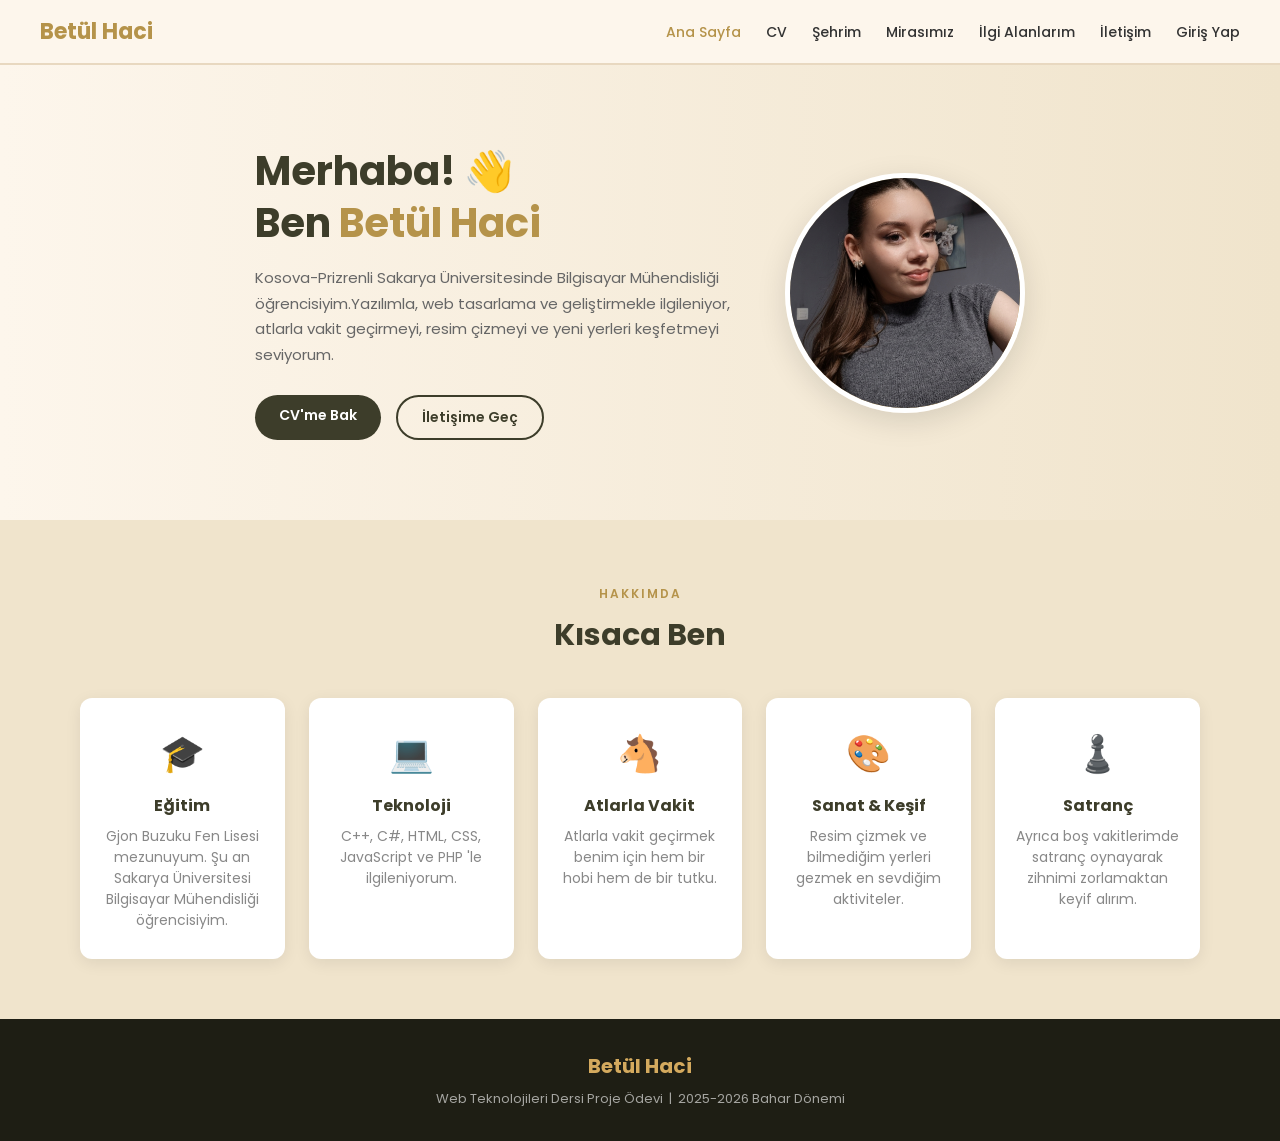
==== commit 65a28e34: "Merge branch 'main' of https://github.com/BetulHaci/web-projesi1" ====
--- a/index.html
+++ b/index.html
@@ -43,7 +43,7 @@
     <section class="hero">
         <div class="hero-text">
             <h1>Merhaba! 👋<br>Ben <span>Betül Haci</span></h1>
-            <p>Kosova-Prizrenli Sakarya Üniversitesinde Bilgisayar Mühendisliği öğrencisiyim. Yazılımla, web tasarlama ve geliştirmekle 
+            <p>Kosova-Prizrenli Sakarya Üniversitesinde Bilgisayar Mühendisliği öğrencisiyim.Yazılımla, web tasarlama ve geliştirmekle 
                 ilgileniyor, atlarla vakit geçirmeyi, resim çizmeyi ve yeni yerleri keşfetmeyi seviyorum.</p>
             <div class="hero-btns">
                 <a href="cv.html" class="btn btn-dark">CV'me Bak</a>
